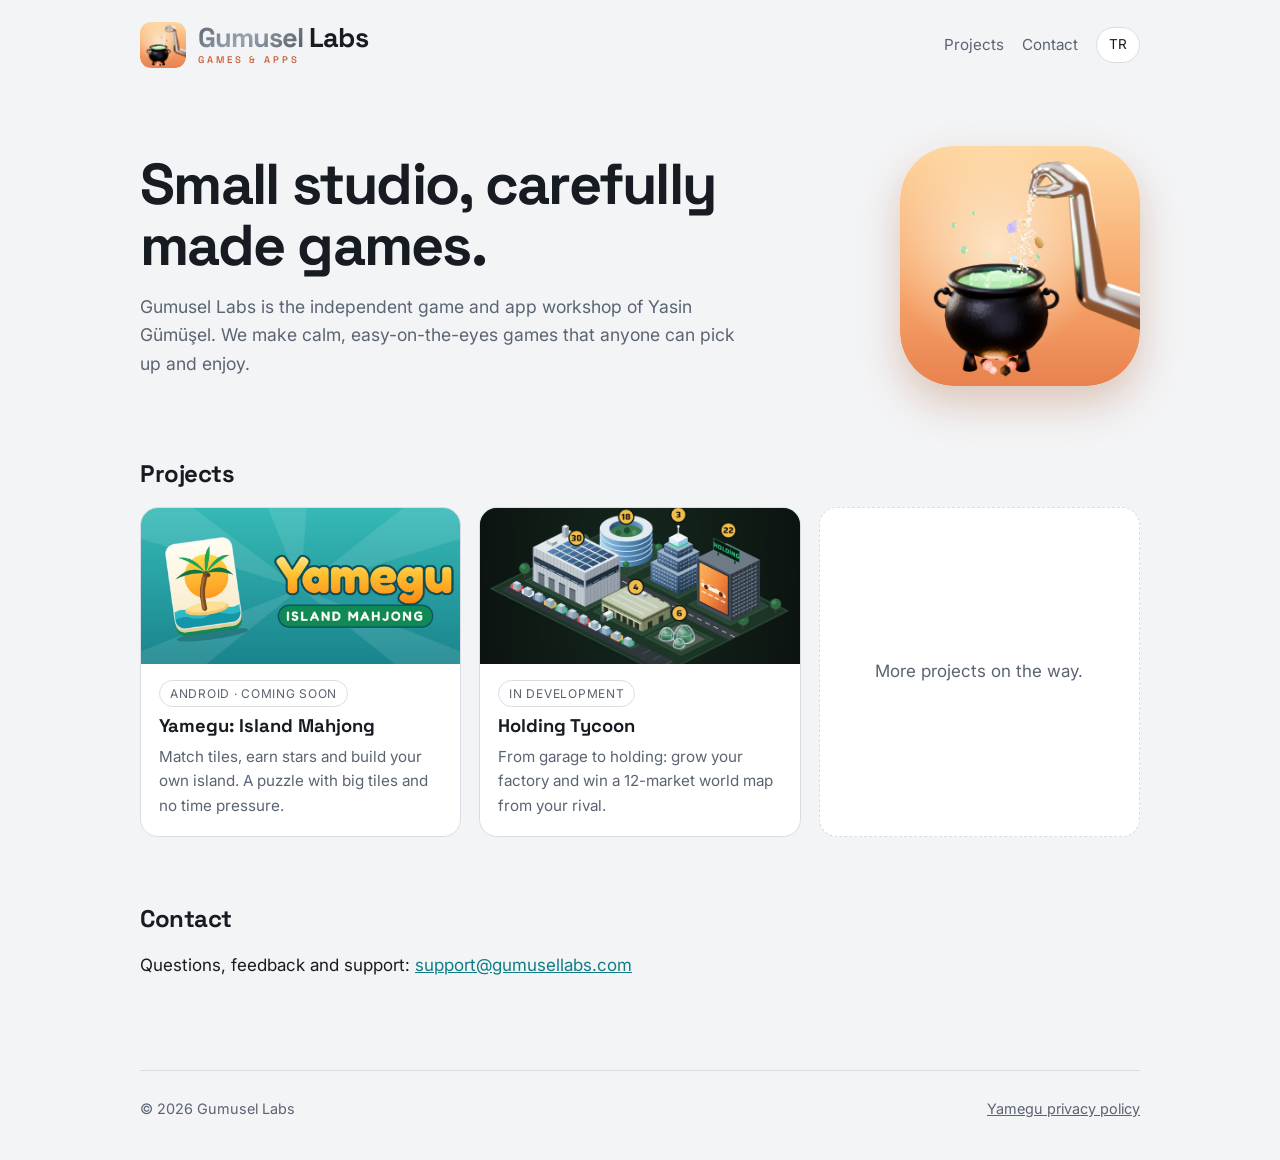
==== index.html @ 157b4550 "Stil dosyasına sürüm eki (önbellek) Co-Authored-By: Claude Opus 5.5 <noreply@anthropic.com>" ====
<!doctype html>
<html lang="en" data-l="en">
<head>
<meta charset="utf-8">
<meta name="viewport" content="width=device-width, initial-scale=1">
<title>Gumusel Labs</title>
<meta property="og:image" content="https://www.gumusellabs.com/assets/icon_512.png">
<meta name="description" content="Gumusel Labs: independent games and apps by Yasin Gümüşel. Home of Yamegu: Island Mahjong.">
<link rel="icon" href="/assets/icon_192.png" type="image/png">
<link rel="preconnect" href="https://fonts.googleapis.com">
<link rel="preconnect" href="https://fonts.gstatic.com" crossorigin>
<link rel="stylesheet" href="https://fonts.googleapis.com/css2?family=Inter:wght@400;600&family=Space+Grotesk:wght@500;700&display=swap">
<link rel="stylesheet" href="/style.css?v=4">
<script src="/lang.js?v=4"></script>
</head>
<body>
<div class="wrap">
  <header class="top">
    <a class="brand" href="/"><img class="mark" src="/assets/icon_192.png" alt="" width="34" height="34"><span class="word"><span class="name"><b>Gumusel</b> Labs</span><span class="sub">Games &amp; Apps</span></span></a>
    <nav class="links">
      <a href="#projects"><span lang="tr">Projeler</span><span lang="en">Projects</span></a>
      <a href="#contact"><span lang="tr">İletişim</span><span lang="en">Contact</span></a>
      <button class="lang" type="button" aria-label="Language"><span lang="tr">EN</span><span lang="en">TR</span></button>
    </nav>
  </header>

  <section class="hero">
    <div class="hero-text">
      <h1><span lang="tr">Küçük ekip, özenli oyunlar.</span><span lang="en">Small studio, carefully made games.</span></h1>
      <p lang="tr">Gumusel Labs, Yasin Gümüşel'in bağımsız oyun ve uygulama atölyesi. Herkesin rahatça oynayabileceği, gözü yormayan, sakin oyunlar yapıyoruz.</p>
      <p lang="en">Gumusel Labs is the independent game and app workshop of Yasin Gümüşel. We make calm, easy-on-the-eyes games that anyone can pick up and enjoy.</p>
    </div>
    <img class="hero-logo" src="/assets/icon_512.png" alt="Gumusel Labs" width="240" height="240">
  </section>

  <section id="projects">
    <h2><span lang="tr">Projeler</span><span lang="en">Projects</span></h2>
    <div class="projects">
      <a class="card" href="/yamegu/">
        <img class="shot" lang="tr" src="/assets/yamegu/feature_tr.jpg" alt="Yamegu: Ada Mahjong" width="1024" height="500">
        <img class="shot" lang="en" src="/assets/yamegu/feature_en.jpg" alt="Yamegu: Island Mahjong" width="1024" height="500">
        <div class="body">
          <span class="tag"><span lang="tr">Android · Yakında</span><span lang="en">Android · Coming soon</span></span>
          <h3><span lang="tr">Yamegu: Ada Mahjong</span><span lang="en">Yamegu: Island Mahjong</span></h3>
          <p lang="tr">Taşları eşleştir, yıldız topla, kendi adanı kur. Büyük taşlı, süre baskısız bir bulmaca.</p>
          <p lang="en">Match tiles, earn stars and build your own island. A puzzle with big tiles and no time pressure.</p>
        </div>
      </a>
      <a class="card" href="/holding-tycoon/">
        <img class="shot tall" src="/assets/holding-tycoon/poster.jpg" alt="Holding Tycoon" width="720" height="1280">
        <div class="body">
          <span class="tag"><span lang="tr">Geliştiriliyor</span><span lang="en">In development</span></span>
          <h3>Holding Tycoon</h3>
          <p lang="tr">Garajdan holdinge: fabrikanı büyüt, 12 pazarlık dünya haritasını rakibinden kap.</p>
          <p lang="en">From garage to holding: grow your factory and win a 12-market world map from your rival.</p>
        </div>
      </a>
      <div class="card empty">
        <span lang="tr">Yeni projeler yolda.</span><span lang="en">More projects on the way.</span>
      </div>
    </div>
  </section>

  <section id="contact">
    <h2><span lang="tr">İletişim</span><span lang="en">Contact</span></h2>
    <p lang="tr">Soru, öneri ve destek için: <a href="mailto:support@gumusellabs.com">support@gumusellabs.com</a></p>
    <p lang="en">Questions, feedback and support: <a href="mailto:support@gumusellabs.com">support@gumusellabs.com</a></p>
  </section>

  <footer>
    <span>© 2026 Gumusel Labs</span>
    <span><a href="/yamegu/privacy/"><span lang="tr">Yamegu gizlilik politikası</span><span lang="en">Yamegu privacy policy</span></a></span>
  </footer>
</div>
</body>
</html>
---- style.css ----
/* Gumusel Labs: ortak stil. Renkler gümüş tonlu nötrler + tek vurgu. */
:root {
  --bg: #f3f4f6; --surface: #ffffff; --line: #d9dde3; --fg: #171b22; --muted: #5a6472;
  --accent: #0f7c86; --accent-fg: #ffffff;
  --silver: linear-gradient(135deg, #59626f, #9aa3b0 45%, #4f5864);
}
@media (prefers-color-scheme: dark) {
  :root { --bg: #0f1216; --surface: #181c22; --line: #2a3039; --fg: #eef1f5; --muted: #9aa5b4;
    --accent: #45d6cc; --accent-fg: #06282b;
    --silver: linear-gradient(135deg, #aeb7c4, #f1f4f8 45%, #8f99a8); color-scheme: dark; }
}
* { box-sizing: border-box; }
html { -webkit-text-size-adjust: 100%; }
body { margin: 0; background: var(--bg); color: var(--fg); font: 17px/1.6 "Inter", system-ui, "Segoe UI", Roboto, sans-serif; }
a { color: var(--accent); }
img { max-width: 100%; display: block; }
.wrap { max-width: 1040px; margin: 0 auto; padding: 0 20px; }

/* Dil: html[data-l] hangi dildeyse diğerinin öğeleri gizlenir */
html[data-l="tr"] [lang="en"], html[data-l="en"] [lang="tr"] { display: none !important; }

header.top { display: flex; align-items: center; justify-content: space-between; gap: 16px; padding-block: 22px; }
.brand { font: 700 1.25rem/1 "Space Grotesk", system-ui, sans-serif; letter-spacing: -0.01em; color: var(--fg); text-decoration: none; display: inline-flex; align-items: center; gap: 10px; }
.brand .mark { width: 34px; height: 34px; border-radius: 9px; }
.brand b { background: var(--silver); -webkit-background-clip: text; background-clip: text; color: transparent; }
nav.links { display: flex; align-items: center; gap: 18px; font-size: 0.95rem; }
nav.links a { color: var(--muted); text-decoration: none; }
nav.links a:hover { color: var(--fg); }
.lang { border: 1px solid var(--line); background: var(--surface); color: var(--fg); border-radius: 999px; padding: 6px 12px; font: inherit; font-size: 0.85rem; cursor: pointer; }

.hero { padding-block: 56px 40px; }
.hero h1 { font: 700 clamp(2.2rem, 6vw, 3.6rem)/1.05 "Space Grotesk", system-ui, sans-serif; letter-spacing: -0.03em; margin: 0 0 18px; text-wrap: balance; max-width: 16ch; }
.hero p { color: var(--muted); max-width: 56ch; margin: 0; font-size: 1.1rem; }

h2 { font: 700 1.5rem/1.2 "Space Grotesk", system-ui, sans-serif; letter-spacing: -0.02em; margin: 0 0 18px; }
section { padding-block: 34px; }

.projects { display: grid; grid-template-columns: repeat(auto-fill, minmax(290px, 1fr)); gap: 18px; }
.card { background: var(--surface); border: 1px solid var(--line); border-radius: 18px; overflow: hidden; display: flex; flex-direction: column; text-decoration: none; color: inherit; transition: transform .15s, border-color .15s; }
a.card:hover { transform: translateY(-3px); border-color: var(--accent); }
.card .shot { aspect-ratio: 1024 / 500; object-fit: cover; width: 100%; height: auto; background: #0a6878; }
.card .body { padding: 16px 18px 18px; display: flex; flex-direction: column; gap: 8px; }
.card h3 { margin: 0; font: 700 1.15rem/1.2 "Space Grotesk", system-ui, sans-serif; }
.card p { margin: 0; color: var(--muted); font-size: 0.95rem; }
.tag { align-self: flex-start; font-size: 0.75rem; letter-spacing: 0.06em; text-transform: uppercase; border: 1px solid var(--line); border-radius: 999px; padding: 3px 10px; color: var(--muted); }
.card.empty { border-style: dashed; justify-content: center; min-height: 220px; align-items: center; text-align: center; color: var(--muted); padding: 20px; }

.btn { display: inline-flex; align-items: center; gap: 8px; background: var(--accent); color: var(--accent-fg); text-decoration: none; font-weight: 600; border-radius: 12px; padding: 12px 20px; }
.btn.ghost { background: transparent; color: var(--fg); border: 1px solid var(--line); }
.btn[aria-disabled="true"] { opacity: 0.6; pointer-events: none; }

/* Oyun sayfası */
.game-head { display: flex; gap: 22px; align-items: center; flex-wrap: wrap; padding-block: 36px 18px; }
.game-head img { width: 112px; height: 112px; border-radius: 26px; }
.game-head h1 { font: 700 clamp(1.9rem, 5vw, 2.8rem)/1.1 "Space Grotesk", system-ui, sans-serif; letter-spacing: -0.02em; margin: 0 0 6px; }
.game-head p { margin: 0; color: var(--muted); }
.actions { display: flex; gap: 12px; flex-wrap: wrap; margin-top: 16px; }
.shots { display: flex; gap: 14px; overflow-x: auto; padding-bottom: 10px; scroll-snap-type: x mandatory; }
.shots img { height: 460px; width: auto; max-width: none; border-radius: 18px; border: 1px solid var(--line); scroll-snap-align: start; }
.features { display: grid; grid-template-columns: repeat(auto-fit, minmax(240px, 1fr)); gap: 14px; padding: 0; margin: 0; list-style: none; }
.features li { background: var(--surface); border: 1px solid var(--line); border-radius: 14px; padding: 14px 16px; }
.features b { display: block; margin-bottom: 2px; }
.features span { color: var(--muted); font-size: 0.95rem; }

.prose { max-width: 70ch; }
.prose h1 { font: 700 2rem/1.15 "Space Grotesk", system-ui, sans-serif; letter-spacing: -0.02em; }
.prose h2 { font-size: 1.15rem; margin-top: 1.8em; margin-bottom: 0.4em; }
.prose small { color: var(--muted); }

footer { border-top: 1px solid var(--line); margin-top: 40px; padding-block: 26px 40px; color: var(--muted); font-size: 0.9rem; display: flex; gap: 16px; justify-content: space-between; flex-wrap: wrap; }
footer a { color: var(--muted); }

/* Dikey tanıtım görseli kart başlığında: yerleşkenin olduğu bant görünsün */
.card .shot.tall { object-position: 50% 40%; }
/* Proje sayfasında dikey fragman + yanında metin */
.split { display: grid; grid-template-columns: minmax(0, 320px) minmax(0, 1fr); gap: 28px; align-items: start; }
.split video, .split .poster { width: 100%; height: auto; border-radius: 18px; border: 1px solid var(--line); background: #0b1410; }
.split .features { grid-template-columns: 1fr; }
@media (max-width: 720px) { .split { grid-template-columns: 1fr; } .split video { max-width: 320px; margin-inline: auto; } }
.note { border-left: 3px solid var(--accent); padding: 4px 0 4px 14px; color: var(--muted); }

/* Ana sayfa başlığı: metin solda, stüdyo logosu sağda; dar ekranda logo küçülüp üste geçer */
.hero { display: flex; align-items: center; justify-content: space-between; gap: 32px; }
.hero-text { min-width: 0; }
.hero-logo { width: 240px; height: 240px; flex: none; border-radius: 54px; box-shadow: 0 18px 40px rgba(160, 80, 30, 0.28); }
@media (max-width: 760px) { .hero { flex-direction: column-reverse; align-items: flex-start; gap: 22px; } .hero-logo { width: 120px; height: 120px; border-radius: 27px; } }
.brand { white-space: nowrap; }

/* Marka yazisi: gumus "Gumusel" + koyu "Labs", altinda aralikli "GAMES & APPS" (logo dosyasindaki yazili logoyla ayni) */
:root { --warm: #c8552b; }
@media (prefers-color-scheme: dark) { :root { --warm: #ffb37a; } }
.brand { gap: 12px; }
.brand .mark { width: 46px; height: 46px; border-radius: 11px; }
.brand .word { display: flex; flex-direction: column; gap: 5px; }
.brand .name { font-size: 1.7rem; letter-spacing: -0.035em; line-height: 1; }
.brand .sub { font: 500 0.6rem/1 "Space Grotesk", system-ui, sans-serif; letter-spacing: 0.32em; text-transform: uppercase; color: var(--warm); }
@media (max-width: 480px) { .brand .name { font-size: 1.35rem; } .brand .mark { width: 40px; height: 40px; } .brand .sub { font-size: 0.52rem; } }
/* Dar ekranda marka yazisina yer kalsin: sayfa ici baglantilar gizlenir, dil dugmesi kalir */
@media (max-width: 480px) { nav.links a { display: none; } }
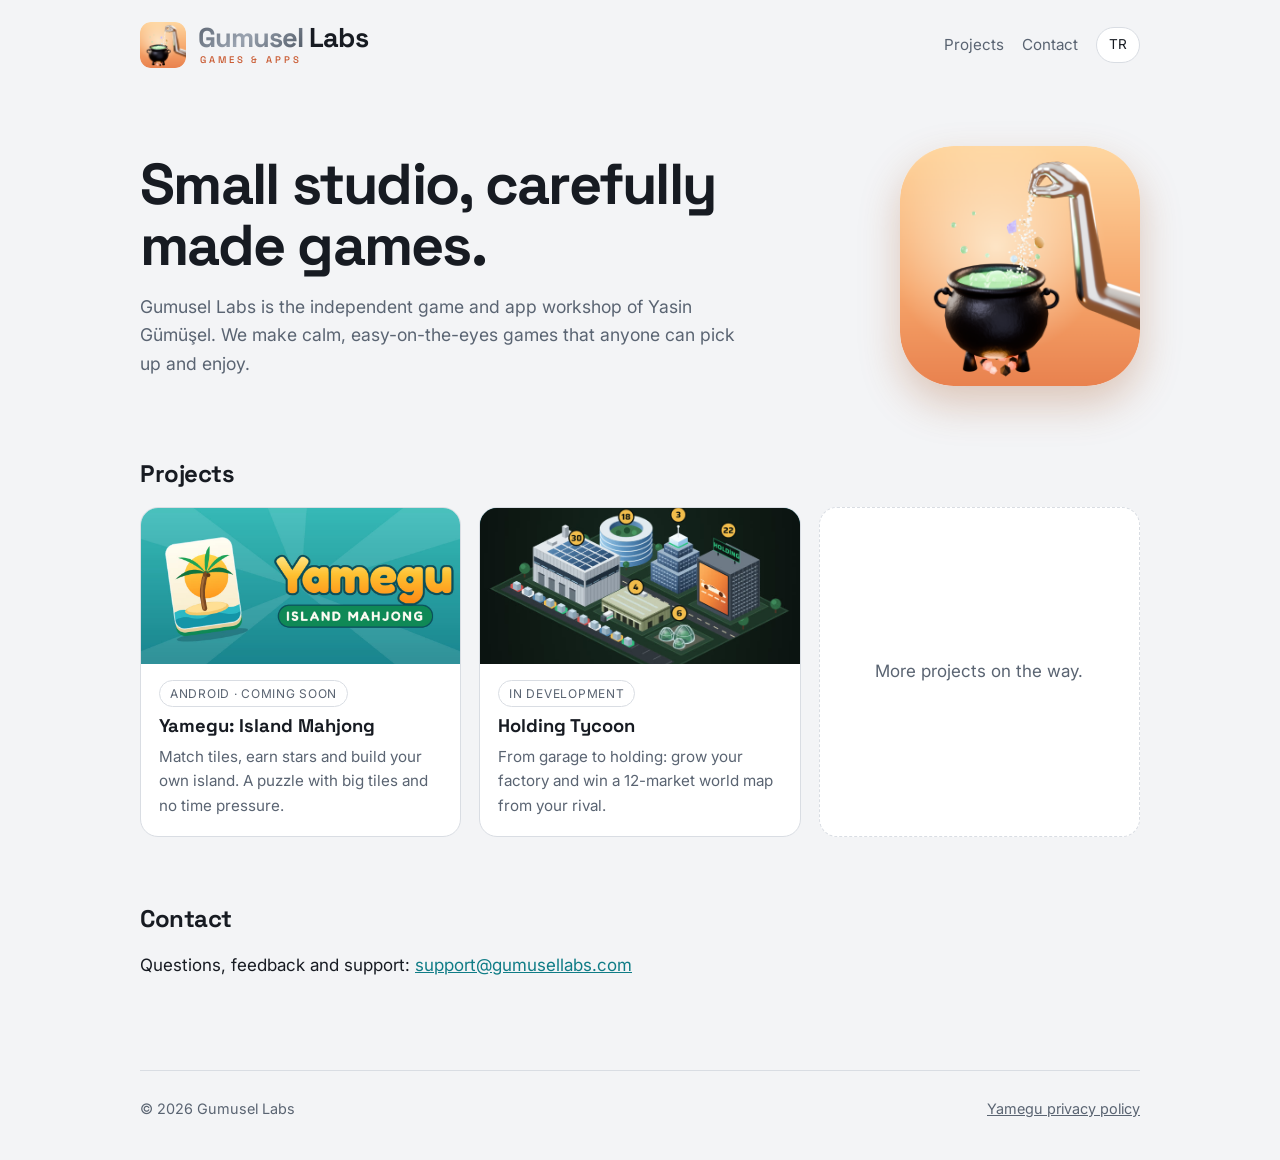
==== commit a2e59a93: "Alt yazıyı marka adının sol kenarına hizala Co-Authored-By: Claude Opus 5.5 <noreply@anthropic.com>" ====
--- a/index.html
+++ b/index.html
@@ -10,7 +10,7 @@
 <link rel="preconnect" href="https://fonts.googleapis.com">
 <link rel="preconnect" href="https://fonts.gstatic.com" crossorigin>
 <link rel="stylesheet" href="https://fonts.googleapis.com/css2?family=Inter:wght@400;600&family=Space+Grotesk:wght@500;700&display=swap">
-<link rel="stylesheet" href="/style.css?v=4">
+<link rel="stylesheet" href="/style.css?v=5">
 <script src="/lang.js?v=4"></script>
 </head>
 <body>
--- a/style.css
+++ b/style.css
@@ -97,3 +97,4 @@
 @media (max-width: 480px) { .brand .name { font-size: 1.35rem; } .brand .mark { width: 40px; height: 40px; } .brand .sub { font-size: 0.52rem; } }
 /* Dar ekranda marka yazisina yer kalsin: sayfa ici baglantilar gizlenir, dil dugmesi kalir */
 @media (max-width: 480px) { nav.links a { display: none; } }
+.brand .sub { margin-left: 2px; }
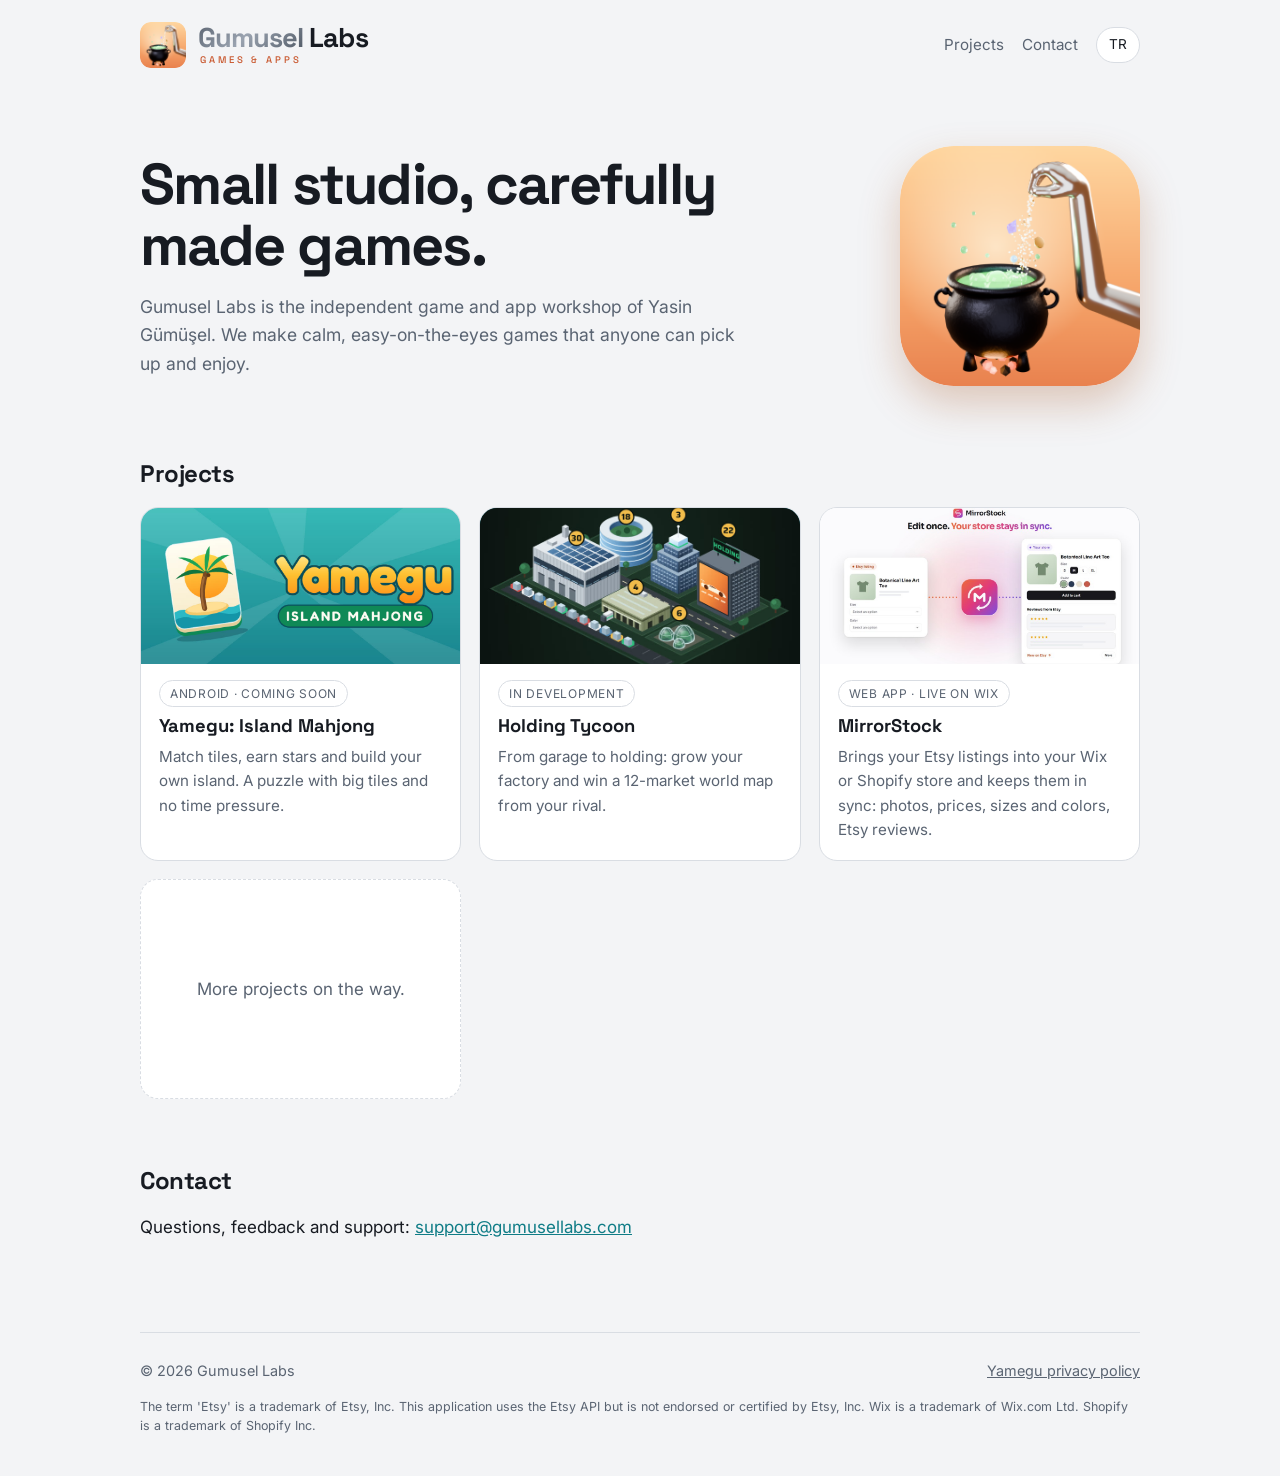
==== commit a9db5693: "MirrorStock projesi eklendi (kart + Etsy/Wix/Shopify marka notu) Co-Authored-By: Claude Opus 5.5 <no" ====
--- a/index.html
+++ b/index.html
@@ -5,12 +5,12 @@
 <meta name="viewport" content="width=device-width, initial-scale=1">
 <title>Gumusel Labs</title>
 <meta property="og:image" content="https://www.gumusellabs.com/assets/icon_512.png">
-<meta name="description" content="Gumusel Labs: independent games and apps by Yasin Gümüşel. Home of Yamegu: Island Mahjong.">
+<meta name="description" content="Gumusel Labs: independent games and apps by Yasin Gümüşel. Home of Yamegu: Island Mahjong and MirrorStock.">
 <link rel="icon" href="/assets/icon_192.png" type="image/png">
 <link rel="preconnect" href="https://fonts.googleapis.com">
 <link rel="preconnect" href="https://fonts.gstatic.com" crossorigin>
 <link rel="stylesheet" href="https://fonts.googleapis.com/css2?family=Inter:wght@400;600&family=Space+Grotesk:wght@500;700&display=swap">
-<link rel="stylesheet" href="/style.css?v=5">
+<link rel="stylesheet" href="/style.css?v=6">
 <script src="/lang.js?v=4"></script>
 </head>
 <body>
@@ -55,6 +55,15 @@
           <p lang="en">From garage to holding: grow your factory and win a 12-market world map from your rival.</p>
         </div>
       </a>
+      <a class="card" href="https://www.mirrorstock.com" target="_blank" rel="noopener">
+        <img class="shot" src="/assets/mirrorstock/feature.jpg" alt="MirrorStock: an Etsy listing synced to an online store" width="1024" height="500">
+        <div class="body">
+          <span class="tag"><span lang="tr">Web uygulaması · Wix'te yayında</span><span lang="en">Web app · Live on Wix</span></span>
+          <h3>MirrorStock</h3>
+          <p lang="tr">Etsy ilanlarını Wix ya da Shopify mağazana taşır ve senkron tutar: fotoğraflar, fiyatlar, beden ve renkler, Etsy yorumları.</p>
+          <p lang="en">Brings your Etsy listings into your Wix or Shopify store and keeps them in sync: photos, prices, sizes and colors, Etsy reviews.</p>
+        </div>
+      </a>
       <div class="card empty">
         <span lang="tr">Yeni projeler yolda.</span><span lang="en">More projects on the way.</span>
       </div>
@@ -70,6 +79,7 @@
   <footer>
     <span>© 2026 Gumusel Labs</span>
     <span><a href="/yamegu/privacy/"><span lang="tr">Yamegu gizlilik politikası</span><span lang="en">Yamegu privacy policy</span></a></span>
+    <span class="legal">The term 'Etsy' is a trademark of Etsy, Inc. This application uses the Etsy API but is not endorsed or certified by Etsy, Inc. Wix is a trademark of Wix.com Ltd. Shopify is a trademark of Shopify Inc.</span>
   </footer>
 </div>
 </body>
--- a/style.css
+++ b/style.css
@@ -69,6 +69,7 @@
 
 footer { border-top: 1px solid var(--line); margin-top: 40px; padding-block: 26px 40px; color: var(--muted); font-size: 0.9rem; display: flex; gap: 16px; justify-content: space-between; flex-wrap: wrap; }
 footer a { color: var(--muted); }
+footer .legal { flex-basis: 100%; font-size: 0.78rem; line-height: 1.5; }
 
 /* Dikey tanıtım görseli kart başlığında: yerleşkenin olduğu bant görünsün */
 .card .shot.tall { object-position: 50% 40%; }
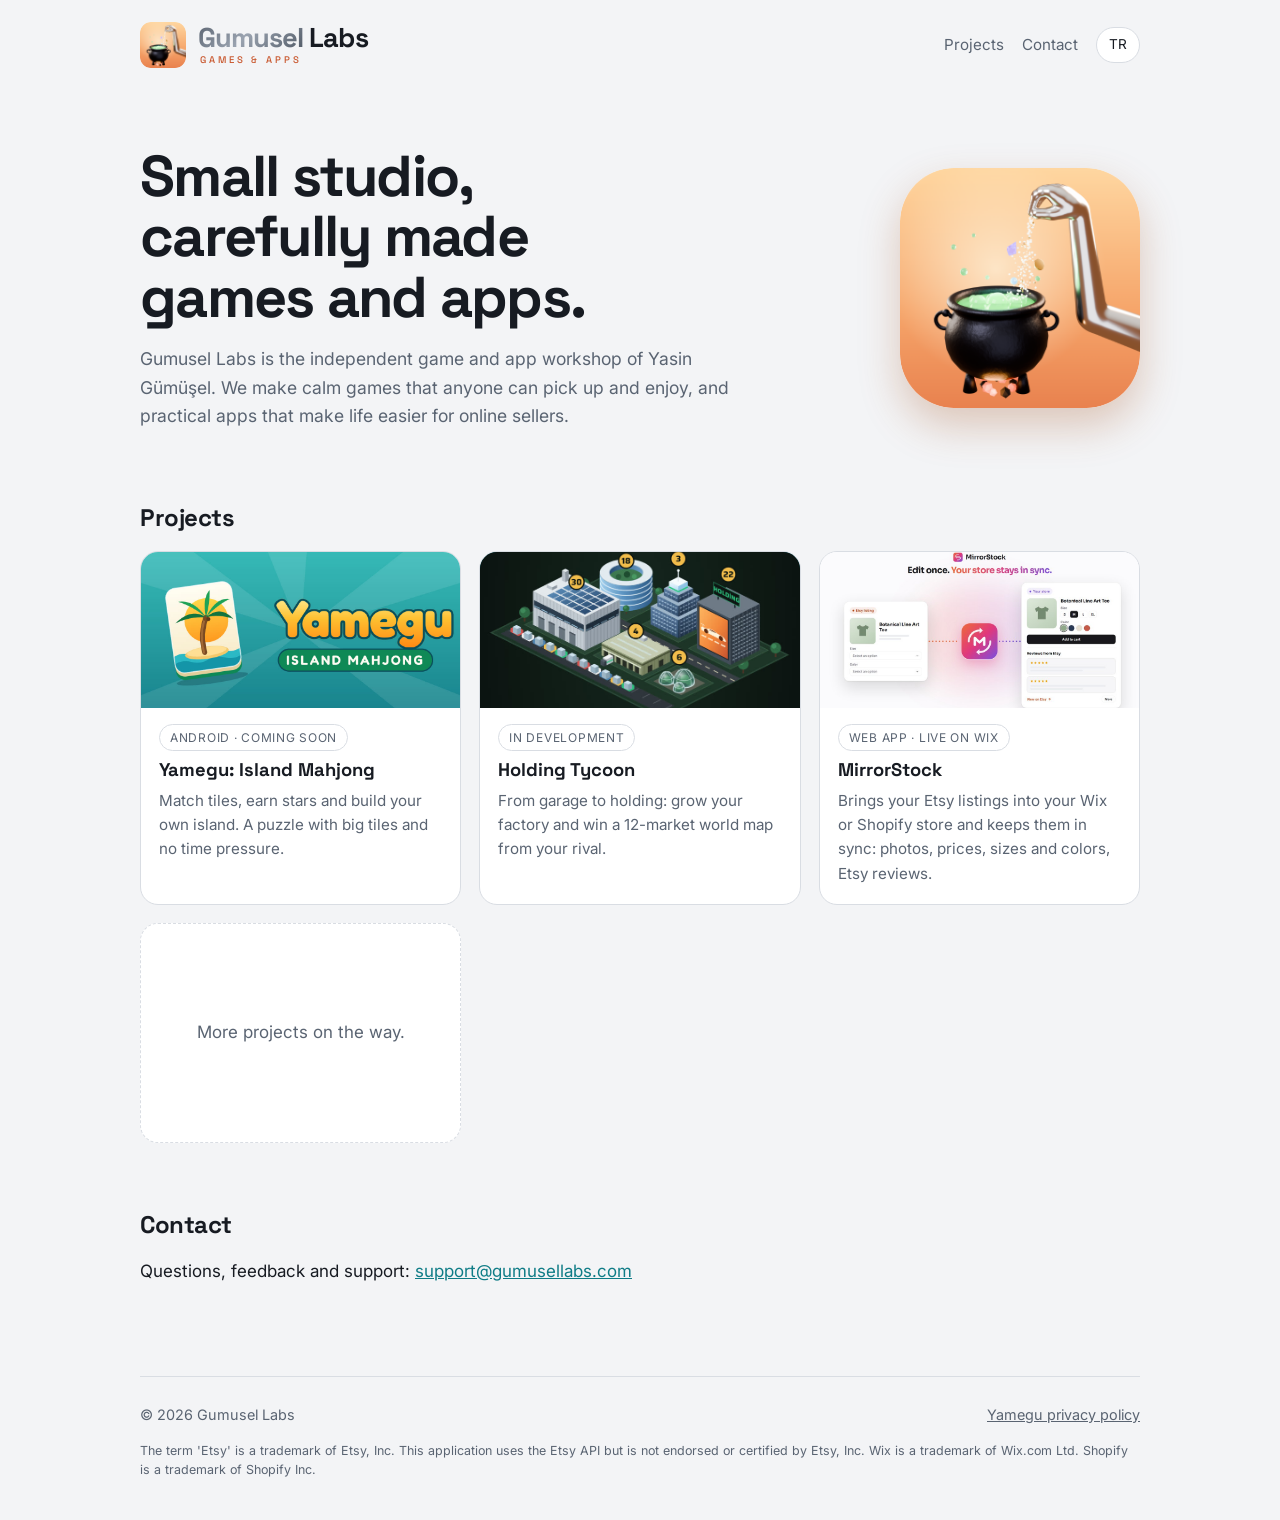
==== commit 753eb059: "Giriş metni: oyunlar ve uygulamalar Co-Authored-By: Claude Opus 5.5 <noreply@anthropic.com>" ====
--- a/index.html
+++ b/index.html
@@ -26,9 +26,9 @@
 
   <section class="hero">
     <div class="hero-text">
-      <h1><span lang="tr">Küçük ekip, özenli oyunlar.</span><span lang="en">Small studio, carefully made games.</span></h1>
-      <p lang="tr">Gumusel Labs, Yasin Gümüşel'in bağımsız oyun ve uygulama atölyesi. Herkesin rahatça oynayabileceği, gözü yormayan, sakin oyunlar yapıyoruz.</p>
-      <p lang="en">Gumusel Labs is the independent game and app workshop of Yasin Gümüşel. We make calm, easy-on-the-eyes games that anyone can pick up and enjoy.</p>
+      <h1><span lang="tr">Küçük ekip, özenli oyunlar ve uygulamalar.</span><span lang="en">Small studio, carefully made games and apps.</span></h1>
+      <p lang="tr">Gumusel Labs, Yasin Gümüşel'in bağımsız oyun ve uygulama atölyesi. Herkesin rahatça oynayabileceği sakin oyunlar ve online satıcıların işini kolaylaştıran uygulamalar yapıyoruz.</p>
+      <p lang="en">Gumusel Labs is the independent game and app workshop of Yasin Gümüşel. We make calm games that anyone can pick up and enjoy, and practical apps that make life easier for online sellers.</p>
     </div>
     <img class="hero-logo" src="/assets/icon_512.png" alt="Gumusel Labs" width="240" height="240">
   </section>
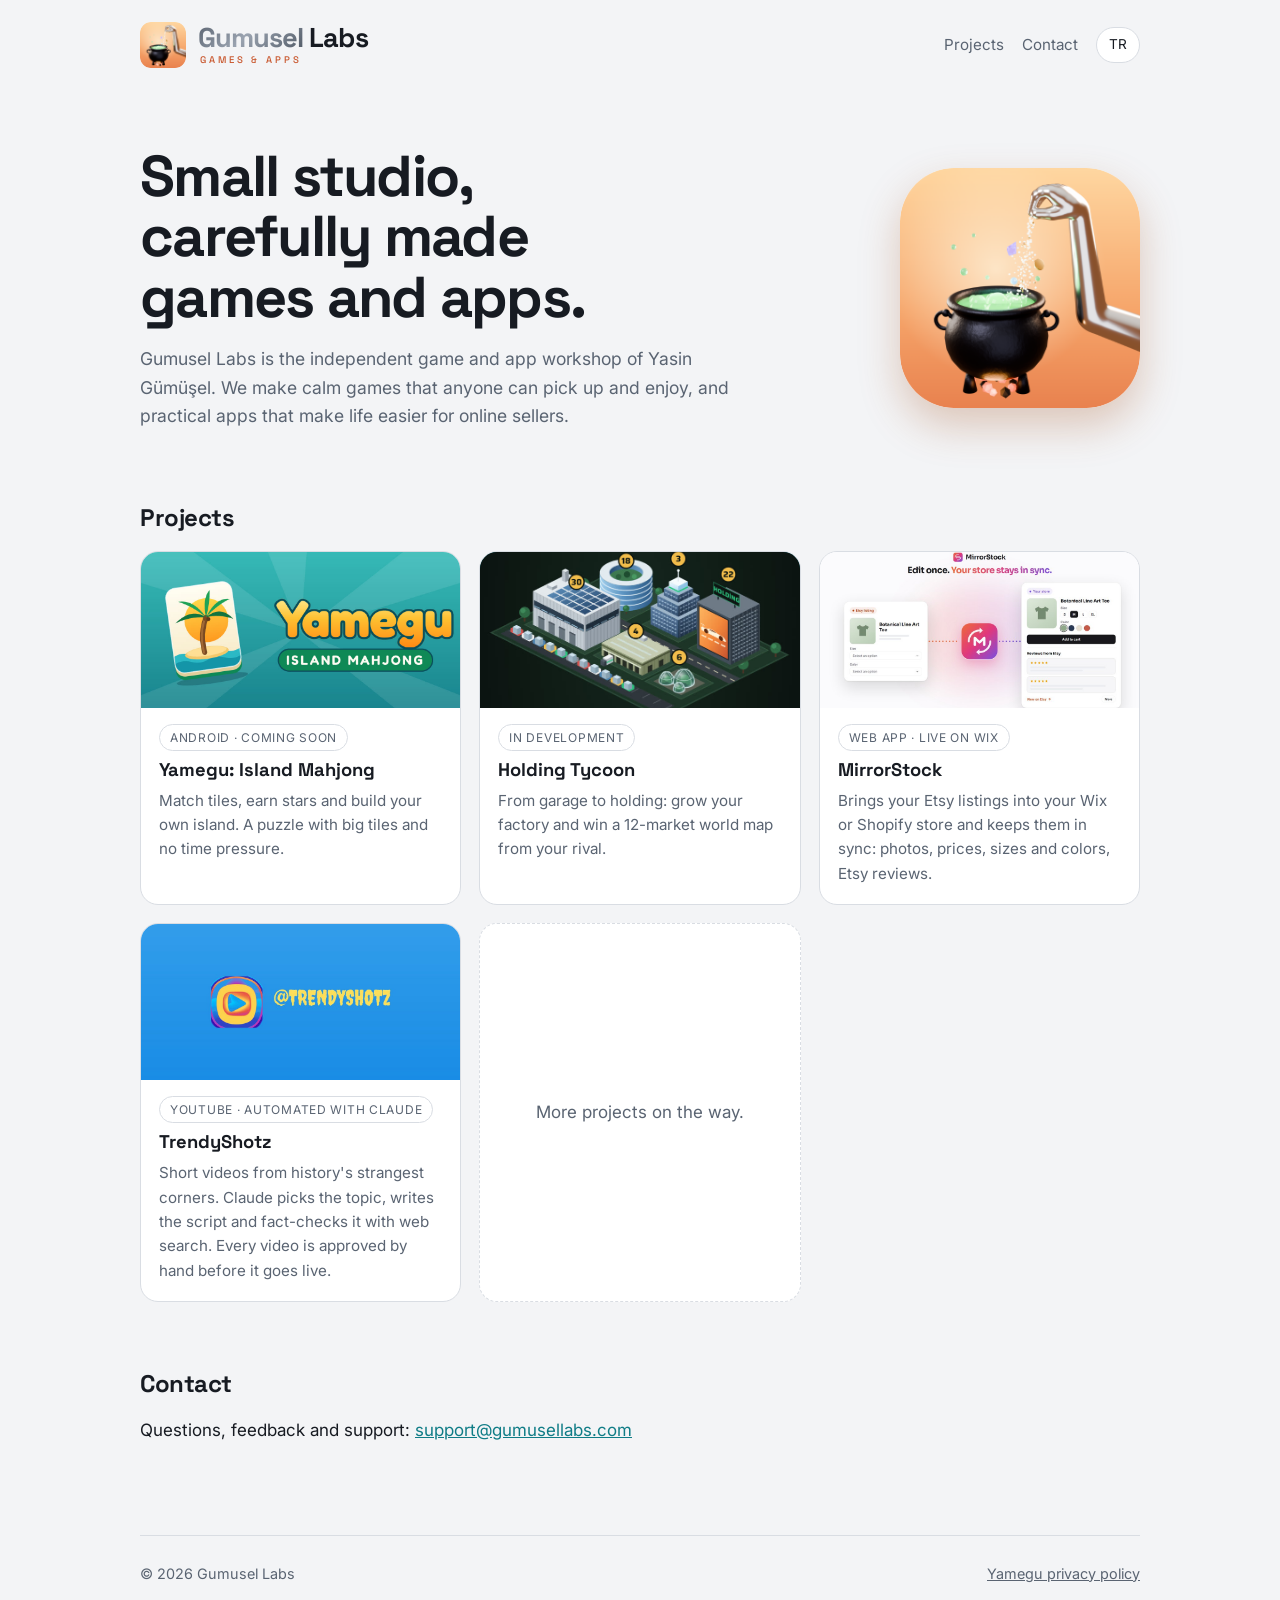
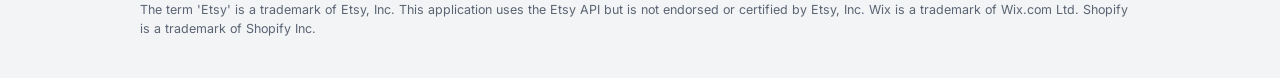
==== commit ccc43ab2: "TrendyShotz (YouTube Shorts, Claude ile) proje karti eklendi Co-Authored-By: Claude Opus 5.5 <norepl" ====
--- a/index.html
+++ b/index.html
@@ -64,6 +64,15 @@
           <p lang="en">Brings your Etsy listings into your Wix or Shopify store and keeps them in sync: photos, prices, sizes and colors, Etsy reviews.</p>
         </div>
       </a>
+      <a class="card" href="https://www.youtube.com/@TRENDYSHOTZ" target="_blank" rel="noopener">
+        <img class="shot" src="/assets/trendyshotz/feature.jpg" alt="TrendyShotz YouTube channel" width="1024" height="500">
+        <div class="body">
+          <span class="tag"><span lang="tr">YouTube · Claude ile otomasyon</span><span lang="en">YouTube · Automated with Claude</span></span>
+          <h3>TrendyShotz</h3>
+          <p lang="tr">Tarihin tuhaf köşelerinden kısa videolar. Konuyu Claude seçer ve yazar, iddiaları web aramasıyla doğrular. Her video yayından önce elle onaylanır.</p>
+          <p lang="en">Short videos from history's strangest corners. Claude picks the topic, writes the script and fact-checks it with web search. Every video is approved by hand before it goes live.</p>
+        </div>
+      </a>
       <div class="card empty">
         <span lang="tr">Yeni projeler yolda.</span><span lang="en">More projects on the way.</span>
       </div>
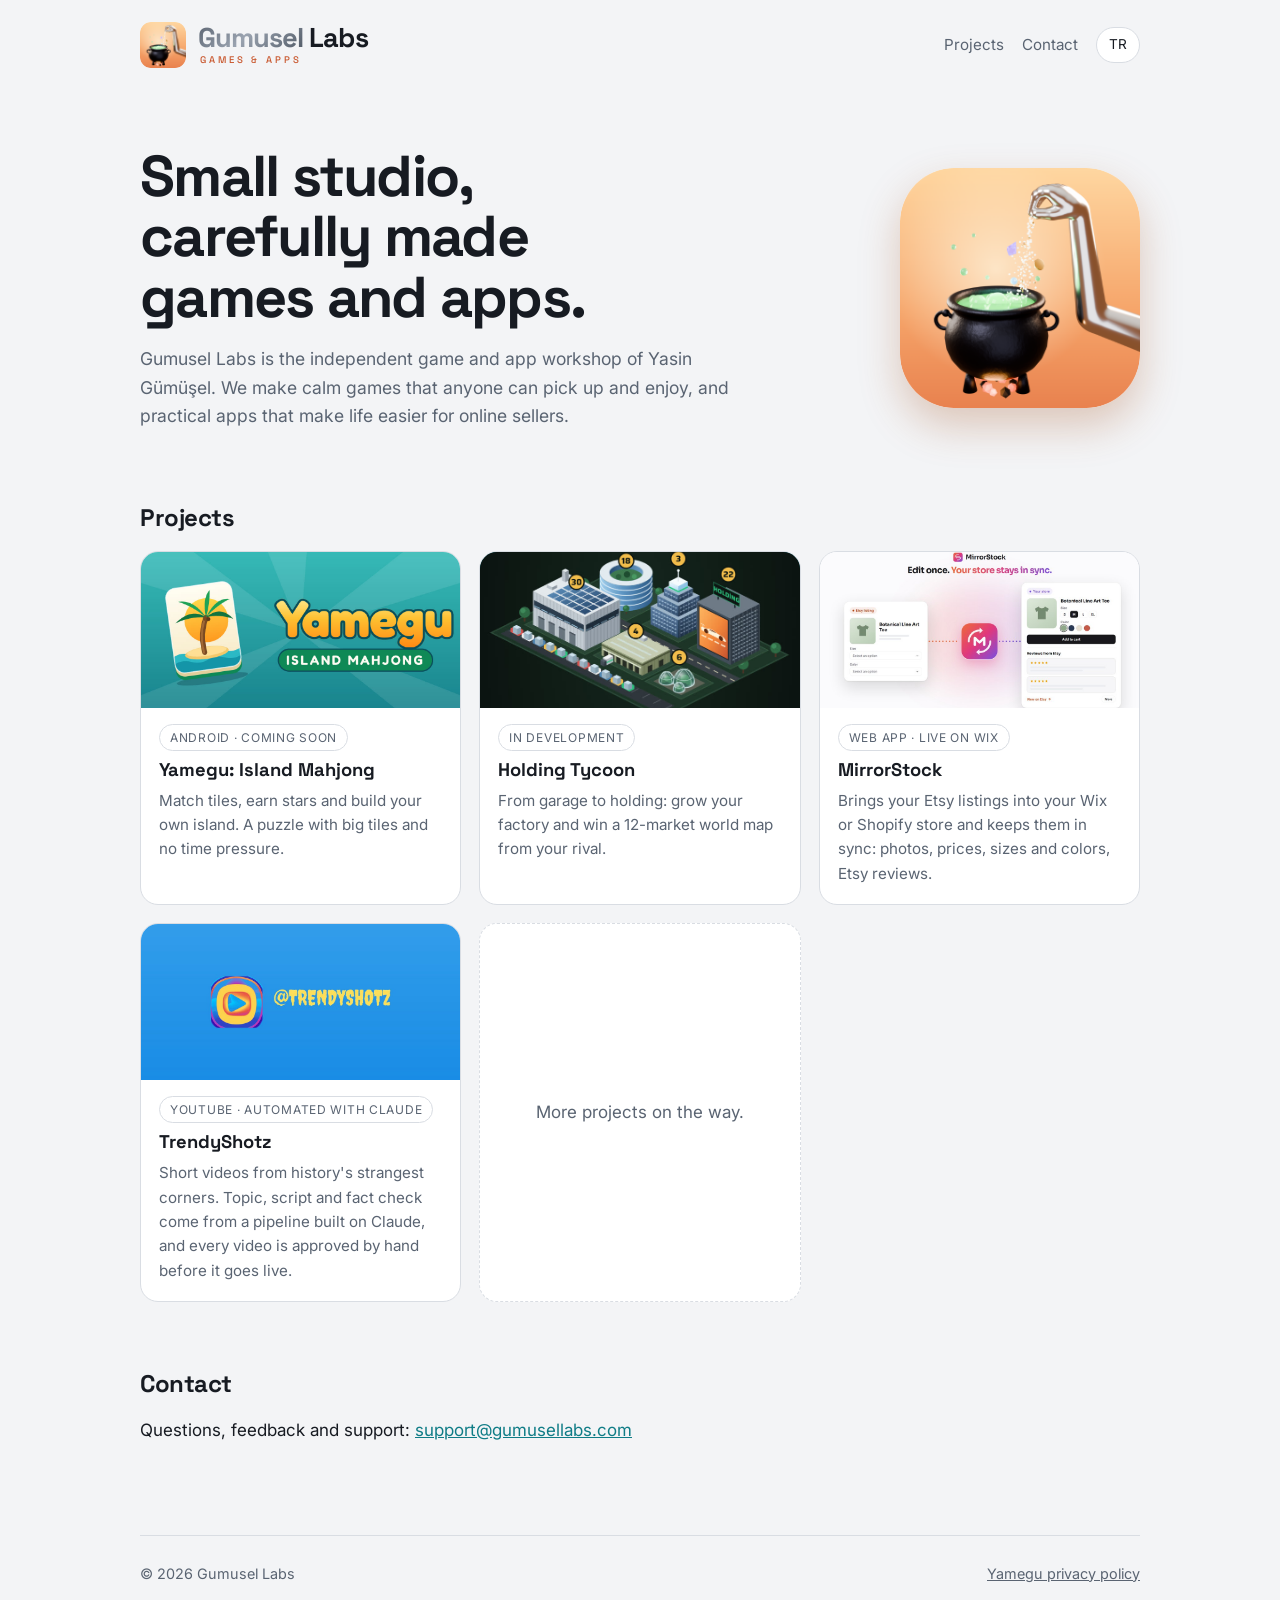
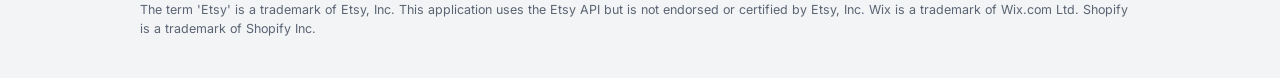
==== commit ecb2362a: "TrendyShotz nasil calisiyor sayfasi; kart bu sayfaya bagli Co-Authored-By: Claude Opus 5.5 <noreply@" ====
--- a/index.html
+++ b/index.html
@@ -64,13 +64,13 @@
           <p lang="en">Brings your Etsy listings into your Wix or Shopify store and keeps them in sync: photos, prices, sizes and colors, Etsy reviews.</p>
         </div>
       </a>
-      <a class="card" href="https://www.youtube.com/@TRENDYSHOTZ" target="_blank" rel="noopener">
+      <a class="card" href="/trendyshotz/">
         <img class="shot" src="/assets/trendyshotz/feature.jpg" alt="TrendyShotz YouTube channel" width="1024" height="500">
         <div class="body">
           <span class="tag"><span lang="tr">YouTube · Claude ile otomasyon</span><span lang="en">YouTube · Automated with Claude</span></span>
           <h3>TrendyShotz</h3>
-          <p lang="tr">Tarihin tuhaf köşelerinden kısa videolar. Konuyu Claude seçer ve yazar, iddiaları web aramasıyla doğrular. Her video yayından önce elle onaylanır.</p>
-          <p lang="en">Short videos from history's strangest corners. Claude picks the topic, writes the script and fact-checks it with web search. Every video is approved by hand before it goes live.</p>
+          <p lang="tr">Tarihin tuhaf köşelerinden kısa videolar. Konu, senaryo ve doğruluk kontrolü Claude üzerine kurulu bir otomasyonla yapılır; her video yayından önce elle onaylanır.</p>
+          <p lang="en">Short videos from history's strangest corners. Topic, script and fact check come from a pipeline built on Claude, and every video is approved by hand before it goes live.</p>
         </div>
       </a>
       <div class="card empty">
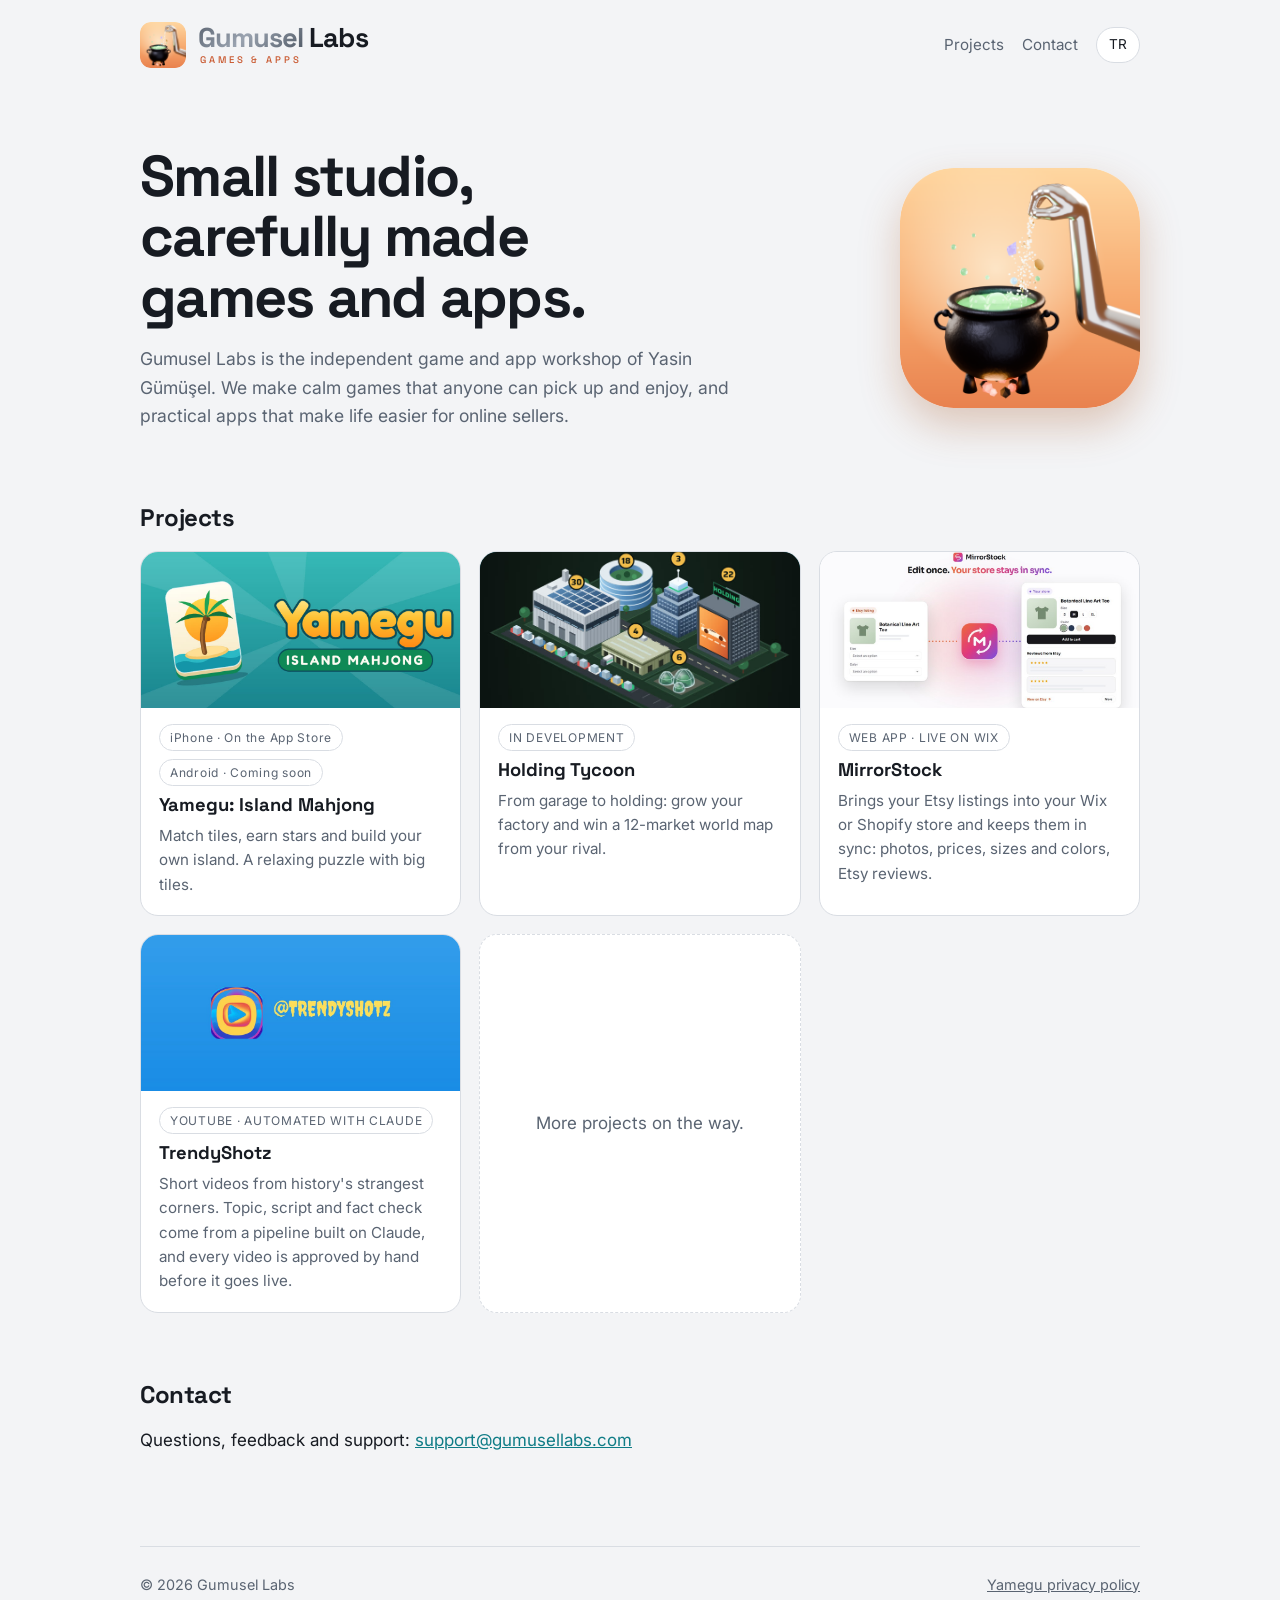
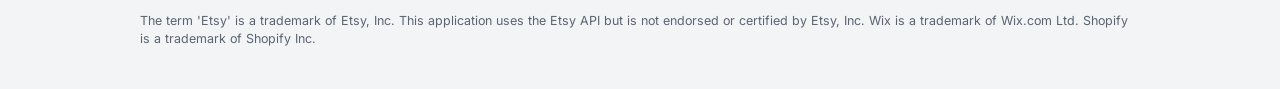
==== commit ea016095: "Yamegu App Store'da: indirme bağlantısı ve kart etiketi; eski 'süre baskısı yok' ifadesi düzeltildi " ====
--- a/index.html
+++ b/index.html
@@ -40,10 +40,11 @@
         <img class="shot" lang="tr" src="/assets/yamegu/feature_tr.jpg" alt="Yamegu: Ada Mahjong" width="1024" height="500">
         <img class="shot" lang="en" src="/assets/yamegu/feature_en.jpg" alt="Yamegu: Island Mahjong" width="1024" height="500">
         <div class="body">
-          <span class="tag"><span lang="tr">Android · Yakında</span><span lang="en">Android · Coming soon</span></span>
+          <span class="tag" style="text-transform:none"><span lang="tr">iPhone · App Store'da</span><span lang="en">iPhone · On the App Store</span></span>
+          <span class="tag" style="text-transform:none"><span lang="tr">Android · Yakında</span><span lang="en">Android · Coming soon</span></span>
           <h3><span lang="tr">Yamegu: Ada Mahjong</span><span lang="en">Yamegu: Island Mahjong</span></h3>
-          <p lang="tr">Taşları eşleştir, yıldız topla, kendi adanı kur. Büyük taşlı, süre baskısız bir bulmaca.</p>
-          <p lang="en">Match tiles, earn stars and build your own island. A puzzle with big tiles and no time pressure.</p>
+          <p lang="tr">Taşları eşleştir, yıldız topla, kendi adanı kur. Büyük taşlı, rahatlatan bir bulmaca.</p>
+          <p lang="en">Match tiles, earn stars and build your own island. A relaxing puzzle with big tiles.</p>
         </div>
       </a>
       <a class="card" href="/holding-tycoon/">
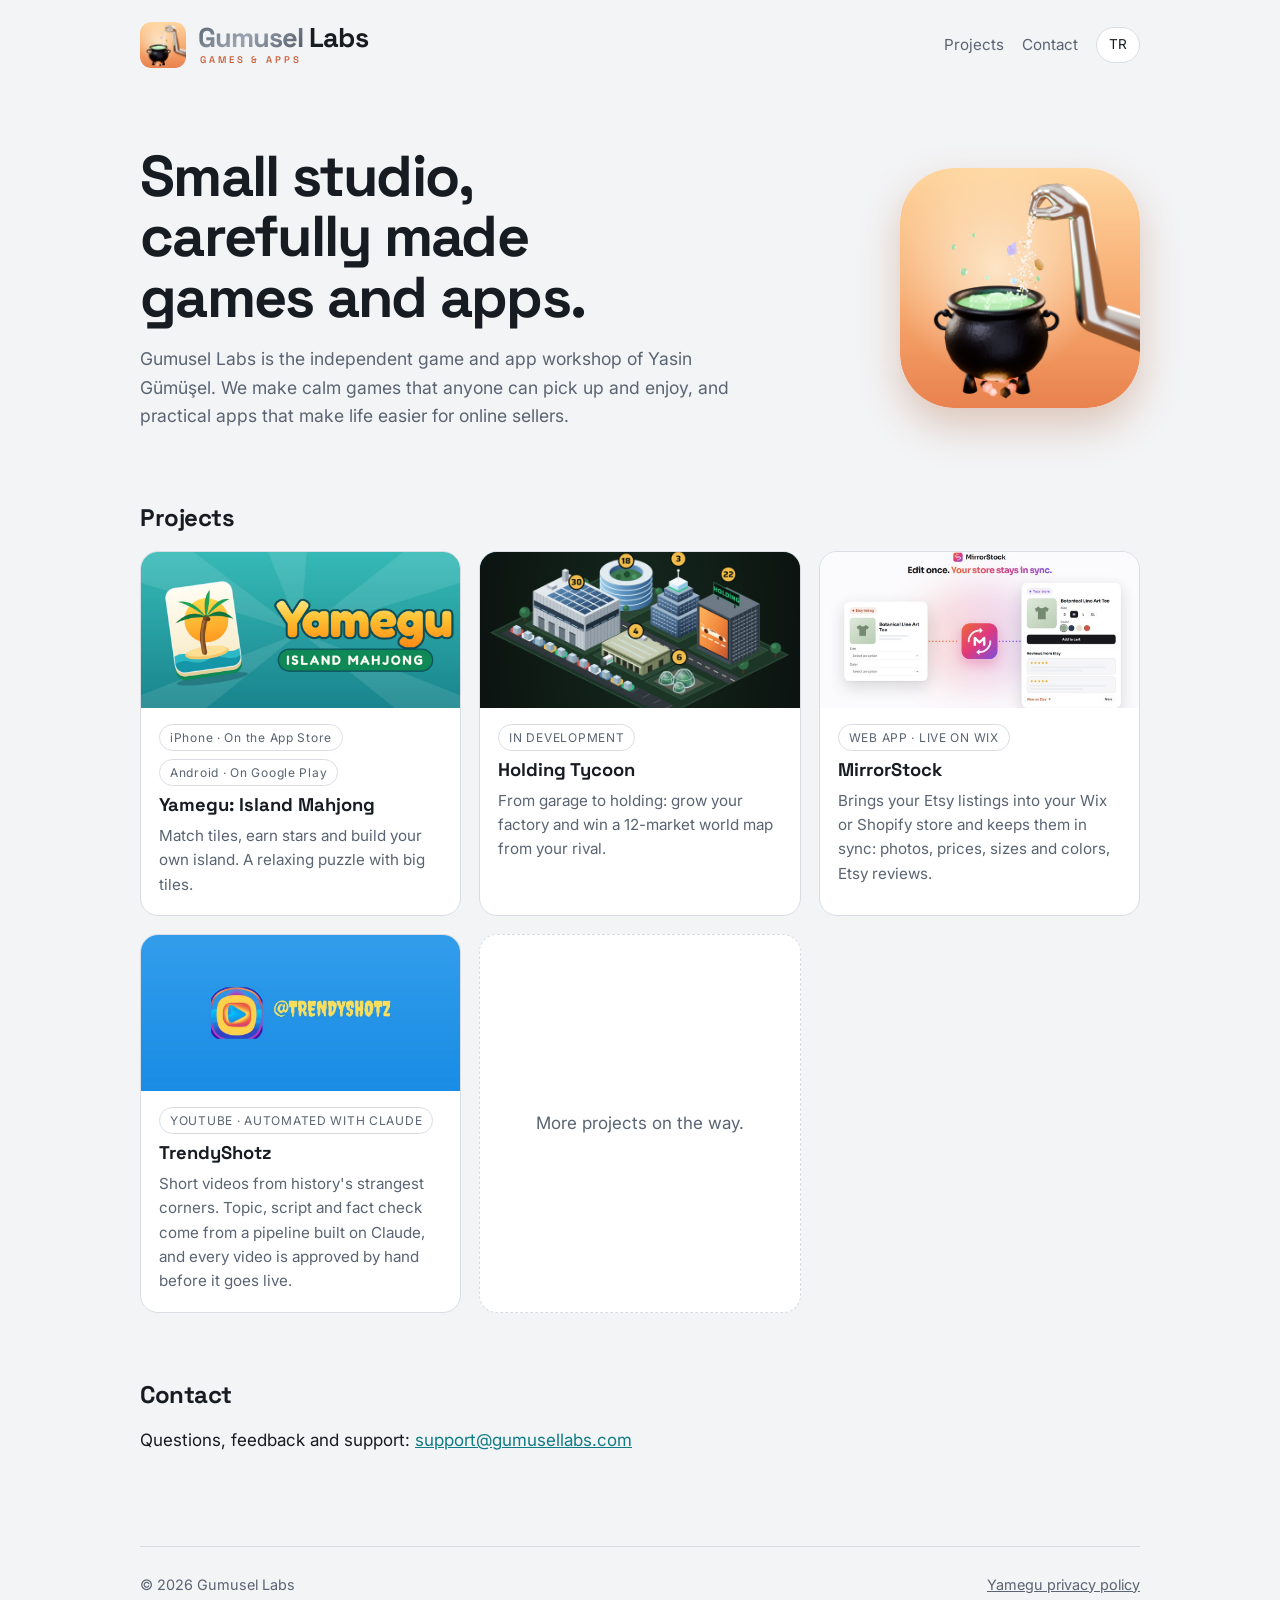
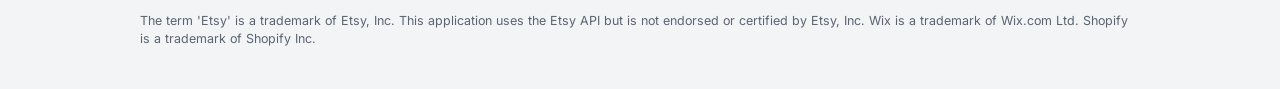
==== commit edc726ee: "Yamegu Google Play'de: indirme bağlantısı Co-Authored-By: Claude Opus 5.5 <noreply@anthropic.com>" ====
--- a/index.html
+++ b/index.html
@@ -41,7 +41,7 @@
         <img class="shot" lang="en" src="/assets/yamegu/feature_en.jpg" alt="Yamegu: Island Mahjong" width="1024" height="500">
         <div class="body">
           <span class="tag" style="text-transform:none"><span lang="tr">iPhone · App Store'da</span><span lang="en">iPhone · On the App Store</span></span>
-          <span class="tag" style="text-transform:none"><span lang="tr">Android · Yakında</span><span lang="en">Android · Coming soon</span></span>
+          <span class="tag" style="text-transform:none"><span lang="tr">Android · Google Play'de</span><span lang="en">Android · On Google Play</span></span>
           <h3><span lang="tr">Yamegu: Ada Mahjong</span><span lang="en">Yamegu: Island Mahjong</span></h3>
           <p lang="tr">Taşları eşleştir, yıldız topla, kendi adanı kur. Büyük taşlı, rahatlatan bir bulmaca.</p>
           <p lang="en">Match tiles, earn stars and build your own island. A relaxing puzzle with big tiles.</p>
